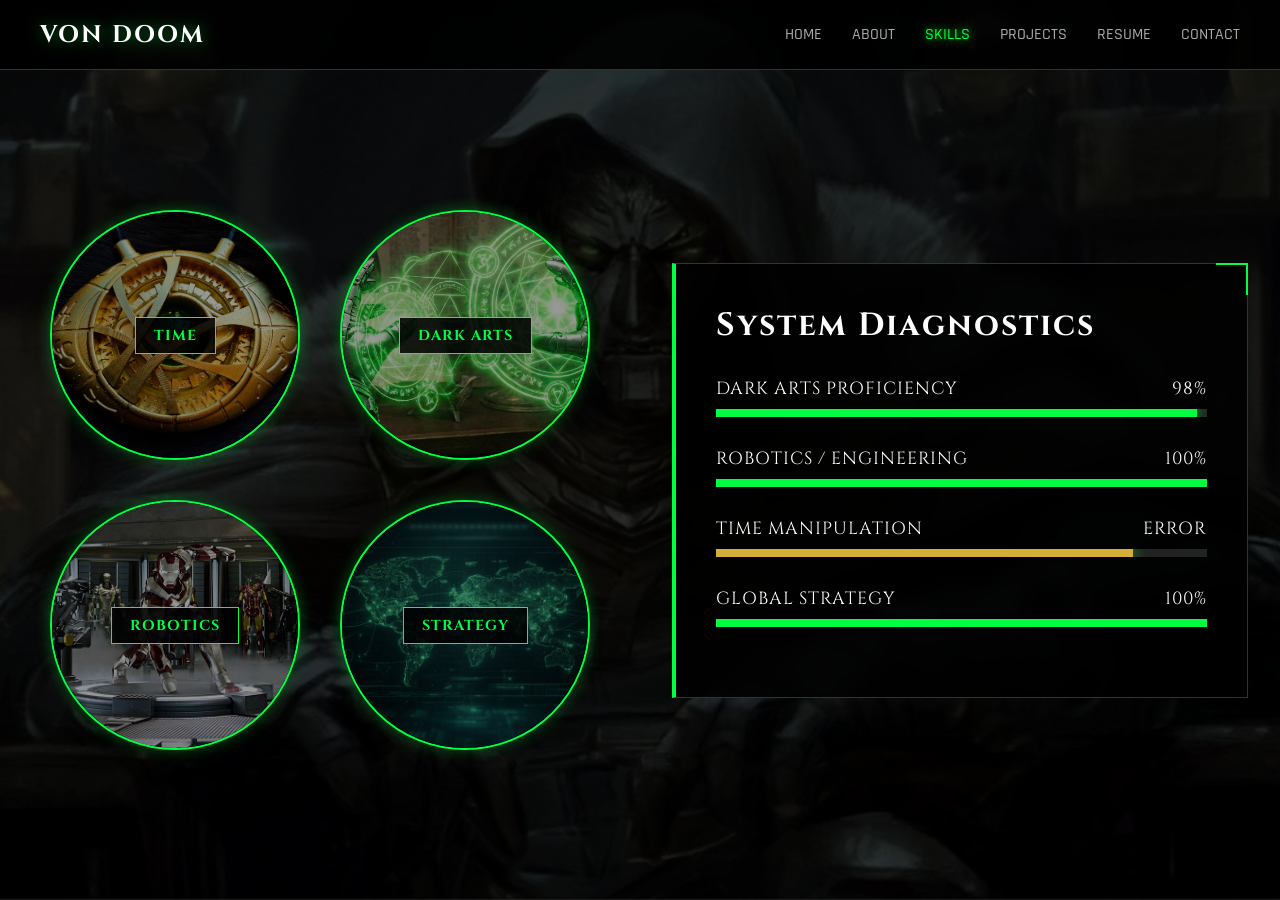
==== skills.html @ 55867f4a "Initial commit: Portfolio website files" ====
<!DOCTYPE html>
<html lang="en">
<head>
    <meta charset="UTF-8">
    <title>Dr. Doom | Capabilities</title>
    <link rel="stylesheet" href="style.css">
</head>
<body>
    <nav>
        <a href="index.html" class="brand">Von Doom</a>
        <div class="nav-links">
            <a href="index.html">Home</a>
            <a href="about.html">About</a>
            <a href="skills.html" class="active">Skills</a>
            <a href="projects.html">Projects</a>
            <a href="resume.html">Resume</a>
            <a href="contact.html">Contact</a>
        </div>
    </nav>

    <div class="hud-container">
        <div class="hud-bg" style="background-image: url('images/d.jpg');"></div>

        <div class="hud-interface">
            <div class="circle-cluster">
                <div class="circle-card" onclick="this.classList.toggle('flipped')">
                    <div class="card-inner">
                        <div class="card-front">
                            <img src="images/n.webp" alt="Time" class="card-img">
                            <span class="card-label">Time</span>
                        </div>
                        <div class="card-back">
                            <h3>Time Control</h3>
                            <p>Experimental control over temporal flow and causality.</p>
                        </div>
                    </div>
                </div>

                <div class="circle-card" onclick="this.classList.toggle('flipped')">
                    <div class="card-inner">
                        <div class="card-front">
                            <img src="images/art.jpg" alt="Magic" class="card-img">
                            <span class="card-label">Dark Arts</span>
                        </div>
                        <div class="card-back">
                            <h3>Mysticism (98%)</h3>
                            <p>Mastery of arcane sciences integrated with advanced tech.</p>
                        </div>
                    </div>
                </div>

                <div class="circle-card" onclick="this.classList.toggle('flipped')">
                    <div class="card-inner">
                        <div class="card-front">
                            <img src="images/robot.webp" alt="Robotics" class="card-img">
                            <span class="card-label">Robotics</span>
                        </div>
                        <div class="card-back">
                            <h3>Engineering</h3>
                            <p>Construction of self-evolving autonomous intelligence.</p>
                        </div>
                    </div>
                </div>

                <div class="circle-card" onclick="this.classList.toggle('flipped')">
                    <div class="card-inner">
                        <div class="card-front">
                            <img src="images/strat.png" alt="Strategy" class="card-img">
                            <span class="card-label">Strategy</span>
                        </div>
                        <div class="card-back">
                            <h3>Strategy</h3>
                            <p>Geopolitical planning via predictive modeling.</p>
                        </div>
                    </div>
                </div>
            </div>

            <div class="data-panel">
                <h2>System Diagnostics</h2>
                
                <div class="skill-row">
                    <div class="skill-header"><span>Dark Arts Proficiency</span> <span>98%</span></div>
                    <div class="progress-track"><div class="progress-bar" style="width: 98%; animation-delay: 0.2s;"></div></div>
                </div>

                <div class="skill-row">
                    <div class="skill-header"><span>Robotics / Engineering</span> <span>100%</span></div>
                    <div class="progress-track"><div class="progress-bar" style="width: 100%; animation-delay: 0.4s;"></div></div>
                </div>

                <div class="skill-row">
                    <div class="skill-header"><span>Time Manipulation</span> <span>ERROR</span></div>
                    <div class="progress-track"><div class="progress-bar" style="width: 85%; background: #d4af37; animation-delay: 0.6s;"></div></div>
                </div>

                <div class="skill-row">
                    <div class="skill-header"><span>Global Strategy</span> <span>100%</span></div>
                    <div class="progress-track"><div class="progress-bar" style="width: 100%; animation-delay: 0.8s;"></div></div>
                </div>
            </div>
        </div>
    </div>
</body>
</html>
---- style.css ----
/* =========================================
   GLOBAL IMPORTS & VARIABLES
   ========================================= */
@import url('https://fonts.googleapis.com/css2?family=Cinzel:wght@400;700&family=Rajdhani:wght@300;500;700&display=swap');

:root {
    --doom-green: #00ff41;
    --doom-dark: #050505;
    --doom-gray: #1a1a1a;
    --text-main: #ffffff;
    --font-regal: 'Cinzel', serif;       
    --font-tech: 'Rajdhani', sans-serif; 
}

/* =========================================
   GLOBAL RESET & BODY
   ========================================= */
* {
    box-sizing: border-box;
    margin: 0;
    padding: 0;
}

body {
    background-color: var(--doom-dark);
    color: var(--text-main);
    font-family: var(--font-tech);
    overflow-x: hidden;
    min-height: 100vh;
}

/* =========================================
   NAVIGATION (Shared)
   ========================================= */
nav {
    position: fixed;
    top: 0;
    width: 100%;
    height: 70px;
    display: flex;
    align-items: center;
    justify-content: space-between;
    padding: 0 40px;
    box-sizing: border-box;
    background: rgba(0,0,0,0.9);
    z-index: 1000;
    border-bottom: 1px solid #333;
    backdrop-filter: blur(5px);
}

.brand {
    color: #fff;
    text-decoration: none;
    font-weight: bold;
    font-size: 1.5rem;
    text-transform: uppercase;
    font-family: var(--font-regal);
    letter-spacing: 2px;
    text-shadow: 0 0 15px rgba(0, 255, 65, 0.5);
}

.nav-links {
    display: flex;
    gap: 30px;
}

.nav-links a {
    color: #aaa;
    text-decoration: none;
    font-size: 1rem;
    transition: color 0.3s;
    text-transform: uppercase;
    font-weight: 500;
    font-family: var(--font-tech);
}

.nav-links a:hover, .nav-links a.active {
    color: var(--doom-green);
    text-shadow: 0 0 10px var(--doom-green);
}

@media (max-width: 768px) {
    .nav-links { display: none; }
    nav { padding: 0 1rem; }
}

/* =========================================
   HOME PAGE 
   ========================================= */
.page-container {
    position: relative;
    height: 100vh;
    width: 100%;
    display: flex;
    align-items: center;
    padding-left: 10%;
}

.bg-layer {
    position: absolute;
    inset: 0;
    background-size: cover;
    background-position: center;
    opacity: 0.5;
    z-index: -1;
    filter: grayscale(30%) contrast(1.2);
}

.content-box {
    position: relative;
    z-index: 2;
    max-width: 600px;
}

.content-box h1 {
    font-family: var(--font-regal);
    font-size: 5rem;
    line-height: 0.9;
    margin: 10px 0 20px 0;
    text-transform: uppercase;
    text-shadow: 0 0 20px rgba(0,0,0,0.8);
}

.content-box p {
    font-size: 1.2rem;
    color: #ccc;
    margin-bottom: 30px;
    max-width: 500px;
}

.btn {
    display: inline-block;
    padding: 15px 30px;
    border: 1px solid var(--doom-green);
    color: var(--doom-green);
    text-decoration: none;
    text-transform: uppercase;
    font-weight: bold;
    letter-spacing: 2px;
    transition: 0.3s;
    font-family: var(--font-regal);
    background: rgba(0,0,0,0.5);
}

.btn:hover {
    background: var(--doom-green);
    color: #000;
    box-shadow: 0 0 20px var(--doom-green);
}

/* =========================================
   ABOUT PAGE 
   ========================================= */
.main-container {
    display: grid;
    grid-template-columns: 50% 50%;
    height: 100vh;
    width: 100%;
    padding-top: 70px;
    position: relative;
}

.content-side {
    padding: 4rem 4rem 8rem 6rem;
    overflow-y: auto;
    background: linear-gradient(90deg, #000 0%, #0a0a0a 100%);
    position: relative;
    z-index: 2;
    scrollbar-width: thin;
    scrollbar-color: var(--doom-green) #111;
}

.content-side::-webkit-scrollbar { width: 6px; }
.content-side::-webkit-scrollbar-track { background: #000; }
.content-side::-webkit-scrollbar-thumb { background: var(--doom-green); }

.content-side h1 {
    font-family: var(--font-regal);
    font-size: 3.5rem;
    color: var(--doom-green);
    margin-bottom: 0.5rem;
    line-height: 1;
    text-shadow: 0 0 10px rgba(0, 255, 65, 0.3);
}

.content-side h2 {
    font-family: var(--font-regal);
    font-size: 1.8rem;
    color: #fff;
    margin-top: 4rem;
    margin-bottom: 2rem;
    border-bottom: 1px solid #333;
    padding-bottom: 10px;
    display: inline-block;
}

.subtitle {
    font-size: 1.2rem;
    color: #888;
    letter-spacing: 4px;
    text-transform: uppercase;
    margin-bottom: 3rem;
    display: block;
}

.quote-box {
    border-left: 3px solid var(--doom-green);
    padding-left: 20px;
    margin: 2rem 0;
    font-style: italic;
    color: #fff;
    font-family: var(--font-regal);
    font-size: 1.2rem;
}

/* Timeline */
.timeline {
    position: relative;
    margin-left: 10px;
    padding-left: 30px;
    border-left: 2px solid rgba(0, 255, 65, 0.3);
}

.time-event {
    position: relative;
    margin-bottom: 40px;
    padding: 20px;
    background: rgba(255, 255, 255, 0.03);
    border: 1px solid rgba(255, 255, 255, 0.1);
    transition: all 0.3s ease;
}

.time-event:hover {
    transform: translateX(10px);
    background: rgba(0, 255, 65, 0.05);
    border-color: var(--doom-green);
}

.time-event::before {
    content: '';
    position: absolute;
    left: -37px;
    top: 25px;
    width: 12px;
    height: 12px;
    background: #111;
    border: 2px solid var(--doom-green);
    border-radius: 50%;
    box-shadow: 0 0 10px var(--doom-green);
    transition: 0.3s;
}

.time-event:hover::before {
    background: var(--doom-green);
    box-shadow: 0 0 20px var(--doom-green);
}

.time-year {
    font-family: var(--font-regal);
    font-size: 1.5rem;
    color: var(--doom-green);
    margin-bottom: 5px;
}

.time-title {
    font-size: 1.1rem;
    font-weight: bold;
    text-transform: uppercase;
    color: #fff;
    margin-bottom: 10px;
}

.time-desc {
    font-size: 0.95rem;
    color: #aaa;
    line-height: 1.5;
}

.image-side {
    position: relative;
    width: 100%;
    height: 100%;
    overflow: hidden;
    background-color: #000;
}

.character-layer {
    position: absolute;
    inset: 0;
    background-size: cover;
    background-position: top center;
    z-index: 1;
    mask-image: linear-gradient(to right, transparent 0%, black 20%);
    -webkit-mask-image: linear-gradient(to right, transparent 0%, black 20%);
}

@media (max-width: 900px) {
    .main-container { grid-template-columns: 1fr; display: block; overflow-y: auto;}
    .content-side { padding: 2rem; }
    .image-side { height: 40vh; min-height: 300px; }
}

/* =========================================
   PROJECTS PAGE 
   ========================================= */
.gallery-container {
    display: flex;
    width: 100vw;
    height: 100vh;
    padding-top: 70px;
    box-sizing: border-box;
}

.panel {
    position: relative;
    flex: 1;
    background-size: cover;
    background-position: center;
    background-repeat: no-repeat;
    cursor: pointer;
    transition: flex 0.8s cubic-bezier(0.25, 1, 0.5, 1), filter 0.5s ease;
    filter: grayscale(100%) brightness(0.5);
    border-right: 1px solid rgba(255, 255, 255, 0.1);
    overflow: hidden;
    display: flex;
    align-items: flex-end;
}

.panel:hover {
    flex: 10;
    filter: grayscale(0%) brightness(1);
}

.panel::before {
    content: '';
    position: absolute; inset: 0;
    background: linear-gradient(to top, rgba(0,0,0,0.95) 0%, rgba(0,0,0,0.6) 40%, transparent 100%);
    z-index: 1;
}

.panel-content {
    position: relative;
    z-index: 2;
    padding: 40px;
    width: 100%;
    opacity: 0.7;
    transition: 0.5s;
    transform: translateY(20px);
    box-sizing: border-box;
}

.panel:hover .panel-content {
    opacity: 1;
    transform: translateY(0);
}

.panel-num {
    font-family: var(--font-tech);
    color: var(--doom-green);
    font-size: 0.9rem;
    letter-spacing: 2px;
    margin-bottom: 10px;
    display: block;
}

.panel-title {
    font-family: var(--font-regal);
    font-size: 2.5rem;
    color: #fff;
    margin: 0;
    white-space: nowrap;
    transition: 0.3s;
}

.details {
    max-height: 0;
    opacity: 0;
    overflow: hidden;
    transition: all 0.8s ease 0.1s;
    width: 80%;
}

.panel:hover .details {
    max-height: 500px;
    opacity: 1;
    margin-top: 20px;
}

.source-cite {
    font-family: var(--font-tech);
    color: #888;
    font-size: 0.8rem;
    border-left: 2px solid var(--doom-green);
    padding-left: 10px;
    margin-bottom: 15px;
    display: block;
}

.safe-phrase {
    font-style: italic;
    color: var(--doom-green);
    font-size: 0.9rem;
    background: rgba(0, 255, 65, 0.05);
    padding: 10px;
    border: 1px solid rgba(0, 255, 65, 0.2);
}

@media (max-width: 768px) {
    .gallery-container { flex-direction: column; }
    .panel { width: 100%; height: auto; }
    .panel:hover { flex: 5; }
}

/* =========================================
   SKILLS PAGE 
   ========================================= */
.hud-container {
    display: flex;
    height: 100vh;
    width: 100%;
    padding-top: 60px;
    background-color: #000;
    overflow: hidden;
    position: relative;
}

.hud-bg {
    position: absolute; inset: 0;
    background-size: cover;
    background-position: center;
    opacity: 0.2;
    z-index: 0;
    pointer-events: none;
}

.hud-interface {
    display: grid;
    grid-template-columns: 1fr 1fr;
    width: 100%;
    max-width: 1600px;
    margin: 0 auto;
    z-index: 2;
    padding: 2rem;
    gap: 4rem;
    align-items: center;
}

/* Circle Cards */
.circle-cluster {
    display: flex;
    flex-wrap: wrap;
    gap: 40px;
    justify-content: center;
    perspective: 1000px;
}

.circle-card {
    width: 250px; 
    height: 250px;
    position: relative;
    cursor: pointer;
    border-radius: 50%;
}

.card-inner {
    position: relative;
    width: 100%;
    height: 100%;
    text-align: center;
    transition: transform 0.8s;
    transform-style: preserve-3d;
    border-radius: 50%;
}

.circle-card.flipped .card-inner { transform: rotateY(180deg); }

.card-front, .card-back {
    position: absolute;
    width: 100%;
    height: 100%;
    -webkit-backface-visibility: hidden;
    backface-visibility: hidden;
    border-radius: 50%;
    overflow: hidden;
    border: 2px solid var(--doom-green);
    box-shadow: 0 0 15px rgba(0, 255, 65, 0.3);
}

.card-front {
    background-color: #000;
    transform: rotateY(0deg);
    display: flex;
    align-items: center;
    justify-content: center;
}

.card-img {
    width: 100%;
    height: 100%;
    object-fit: cover;
    filter: brightness(0.6);
    transition: transform 0.5s;
}

.circle-card:hover .card-img {
    transform: scale(1.1);
    filter: brightness(0.9);
}

.card-label {
    position: absolute;
    z-index: 2;
    background: rgba(0,0,0,0.85);
    padding: 8px 18px;
    color: var(--doom-green);
    font-family: var(--font-regal);
    font-weight: bold;
    text-transform: uppercase;
    font-size: 0.9rem;
    border: 1px solid var(--doom-green);
    letter-spacing: 1px;
}

.card-back {
    background-color: #111;
    transform: rotateY(180deg);
    background-image: radial-gradient(circle, #1a2a1a 0%, #000 100%);
    display: flex;
    flex-direction: column;
    justify-content: center;
    align-items: center;
    padding: 30px;
    box-sizing: border-box;
}

.card-back h3 {
    margin: 0 0 10px 0;
    color: var(--doom-green);
    font-size: 1.2rem;
    font-family: var(--font-regal);
    text-transform: uppercase;
    border-bottom: 1px solid #333;
    padding-bottom: 5px;
}

/* Data Panel */
.data-panel {
    background: rgba(0, 0, 0, 0.85);
    border: 1px solid #333;
    border-left: 4px solid var(--doom-green);
    padding: 2.5rem;
    position: relative;
    backdrop-filter: blur(10px);
}

.data-panel::after {
    content: ''; position: absolute; top: -1px; right: -1px; width: 30px; height: 30px;
    border-top: 2px solid var(--doom-green);
    border-right: 2px solid var(--doom-green);
}

.data-panel h2 {
    font-family: var(--font-regal);
    letter-spacing: 2px;
    font-size: 2rem;
    color: #fff;
    margin-bottom: 30px;
}

.skill-row { margin-bottom: 30px; }

.skill-header {
    display: flex; justify-content: space-between;
    color: #fff; text-transform: uppercase; font-size: 1.1rem; margin-bottom: 8px;
    font-family: var(--font-regal);
    letter-spacing: 1px;
}

.progress-track {
    width: 100%; height: 8px; background: #222; position: relative; overflow: hidden;
}

.progress-bar {
    height: 100%; background: var(--doom-green); width: 0%;
    box-shadow: 0 0 15px var(--doom-green);
    animation: loadBar 2s cubic-bezier(0.1, 0.7, 1.0, 0.1) forwards;
}

@keyframes loadBar { from { width: 0%; } }

@media (max-width: 1100px) {
    .hud-interface { grid-template-columns: 1fr; gap: 3rem; overflow-y: auto; display: block; height: 100%; padding-bottom: 100px; }
    .circle-cluster { margin-bottom: 40px; }
}

/* =========================================
    RESUME PAGE
   ========================================= */
.resume-paper {
    
    background: rgba(10, 15, 10, 0.65); 
    backdrop-filter: blur(15px);
    -webkit-backdrop-filter: blur(15px); 
    max-width: 800px;
    margin: 120px auto 50px;
    padding: 4rem;
    border: 1px solid rgba(0, 255, 65, 0.2);
    border-top: 3px solid var(--doom-green); 
    box-shadow: 0 20px 50px rgba(0, 0, 0, 0.8), inset 0 0 100px rgba(0, 20, 0, 0.5);
    
    position: relative;
    z-index: 2;
}

.res-header {
    border-bottom: 2px solid var(--doom-green);
    padding-bottom: 20px;
    margin-bottom: 30px;
}

.res-header h1 {
    font-family: var(--font-regal);
    font-size: 2.5rem;
}

.res-section { margin-bottom: 30px; }

.res-title {
    font-size: 1.2rem;
    color: var(--doom-green);
    margin-bottom: 10px;
    text-transform: uppercase;
    font-weight: bold;
    font-family: var(--font-regal);
}

.job-item { margin-bottom: 20px; }
.job-role { font-size: 1.1rem; font-weight: bold; color: #fff; }
.job-date { color: #666; font-size: 0.9rem; font-family: var(--font-tech); }

/* =========================================
   CONTACT PAGE
   ========================================= */
.uplink-container {
    display: flex;
    height: 100vh;
    width: 100%;
    padding-top: 70px;
}

.uplink-visual {
    flex: 1;
    background-color: #000;
    position: relative;
    overflow: hidden;
    display: flex;
    align-items: center;
    justify-content: center;
    border-right: 1px solid #333;
}

.uplink-bg-img {
    position: absolute; inset: 0;
    background-size: cover;
    background-position: center;
    opacity: 0.4;
    filter: grayscale(100%);
}

.code-scroller {
    position: absolute;
    top: 0; left: 0;
    padding: 20px;
    color: rgba(0, 255, 65, 0.3);
    font-family: var(--font-tech);
    font-size: 0.8rem;
    line-height: 1.5;
    animation: scrollUp 20s linear infinite;
}

@keyframes scrollUp { from { transform: translateY(0); } to { transform: translateY(-50%); } }

.uplink-terminal {
    flex: 1;
    background: #080808;
    padding: 4rem;
    display: flex;
    flex-direction: column;
    justify-content: center;
    position: relative;
}

.uplink-terminal h2 {
    font-family: var(--font-regal);
    font-size: 2.5rem;
    color: #fff;
    margin-bottom: 0;
}

.cmd-group { position: relative; margin-bottom: 2rem; }

.cmd-input {
    width: 100%;
    background: transparent;
    border: none;
    border-bottom: 1px solid #333;
    color: #fff;
    padding: 10px 0;
    font-family: var(--font-tech);
    font-size: 1.1rem;
    transition: 0.3s;
}

.cmd-input:focus {
    outline: none;
    border-bottom-color: var(--doom-green);
}

.cmd-label {
    position: absolute; top: -15px; left: 0;
    font-size: 0.7rem; color: var(--doom-green);
    text-transform: uppercase; letter-spacing: 2px;
}

.submit-btn {
    background: transparent;
    border: 1px solid var(--doom-green);
    color: var(--doom-green);
    padding: 15px;
    text-transform: uppercase;
    font-weight: bold;
    letter-spacing: 3px;
    cursor: pointer;
    transition: 0.3s;
    margin-top: 1rem;
    position: relative;
    overflow: hidden;
    font-family: var(--font-regal);
}

.submit-btn:hover {
    background: var(--doom-green);
    color: #000;
    box-shadow: 0 0 30px var(--doom-green);
}

.status-light {
    width: 10px; height: 10px;
    background: var(--doom-green);
    border-radius: 50%;
    display: inline-block;
    box-shadow: 0 0 10px var(--doom-green);
    margin-right: 10px;
    animation: pulse 2s infinite;
}

@keyframes pulse { 0% { opacity: 0.4; } 50% { opacity: 1; } 100% { opacity: 0.4; } }

@media (max-width: 768px) {
    .uplink-container { flex-direction: column; height: auto; }
    .uplink-visual { height: 200px; }
    .uplink-terminal { padding: 2rem; }
}
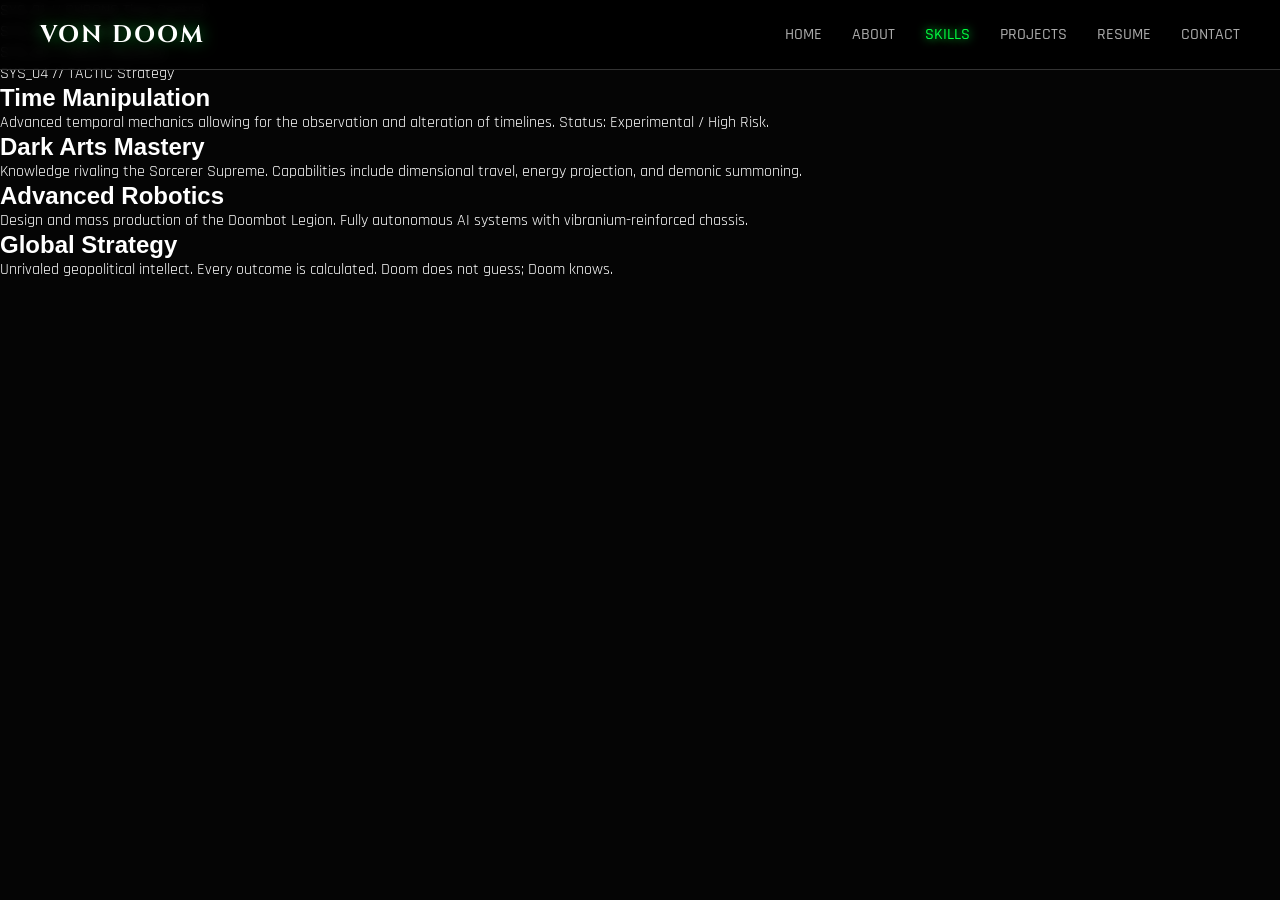
==== commit fcdbc601: "Update skills.html" ====
--- a/skills.html
+++ b/skills.html
@@ -6,6 +6,7 @@
     <link rel="stylesheet" href="style.css">
 </head>
 <body>
+
     <nav>
         <a href="index.html" class="brand">Von Doom</a>
         <div class="nav-links">
@@ -18,88 +19,101 @@
         </div>
     </nav>
 
-    <div class="hud-container">
-        <div class="hud-bg" style="background-image: url('images/d.jpg');"></div>
+    <div class="mainframe-wrapper">
+        
+        <div class="mainframe-nav">
+            <div class="nav-item active" onmouseover="activateSkill(0)">
+                <span class="nav-code">SYS_01 // CHRONO</span>
+                <span class="nav-label">Time Control</span>
+            </div>
+            <div class="nav-item" onmouseover="activateSkill(1)">
+                <span class="nav-code">SYS_02 // ARCANE</span>
+                <span class="nav-label">Dark Arts</span>
+            </div>
+            <div class="nav-item" onmouseover="activateSkill(2)">
+                <span class="nav-code">SYS_03 // MECH</span>
+                <span class="nav-label">Robotics</span>
+            </div>
+            <div class="nav-item" onmouseover="activateSkill(3)">
+                <span class="nav-code">SYS_04 // TACTIC</span>
+                <span class="nav-label">Strategy</span>
+            </div>
+        </div>
 
-        <div class="hud-interface">
-            <div class="circle-cluster">
-                <div class="circle-card" onclick="this.classList.toggle('flipped')">
-                    <div class="card-inner">
-                        <div class="card-front">
-                            <img src="images/n.webp" alt="Time" class="card-img">
-                            <span class="card-label">Time</span>
-                        </div>
-                        <div class="card-back">
-                            <h3>Time Control</h3>
-                            <p>Experimental control over temporal flow and causality.</p>
-                        </div>
-                    </div>
-                </div>
-
-                <div class="circle-card" onclick="this.classList.toggle('flipped')">
-                    <div class="card-inner">
-                        <div class="card-front">
-                            <img src="images/art.jpg" alt="Magic" class="card-img">
-                            <span class="card-label">Dark Arts</span>
-                        </div>
-                        <div class="card-back">
-                            <h3>Mysticism (98%)</h3>
-                            <p>Mastery of arcane sciences integrated with advanced tech.</p>
-                        </div>
-                    </div>
-                </div>
-
-                <div class="circle-card" onclick="this.classList.toggle('flipped')">
-                    <div class="card-inner">
-                        <div class="card-front">
-                            <img src="images/robot.webp" alt="Robotics" class="card-img">
-                            <span class="card-label">Robotics</span>
-                        </div>
-                        <div class="card-back">
-                            <h3>Engineering</h3>
-                            <p>Construction of self-evolving autonomous intelligence.</p>
-                        </div>
-                    </div>
-                </div>
-
-                <div class="circle-card" onclick="this.classList.toggle('flipped')">
-                    <div class="card-inner">
-                        <div class="card-front">
-                            <img src="images/strat.png" alt="Strategy" class="card-img">
-                            <span class="card-label">Strategy</span>
-                        </div>
-                        <div class="card-back">
-                            <h3>Strategy</h3>
-                            <p>Geopolitical planning via predictive modeling.</p>
-                        </div>
-                    </div>
+        <div class="mainframe-screen">
+            
+            <div class="skill-slide active">
+                <div class="slide-bg" style="background-image: url('images/n.webp');"></div>
+                <div class="slide-info">
+                    <h2 class="slide-title">Time Manipulation</h2>
+                    <div class="slide-stat-bar"><div class="slide-stat-fill" style="--w: 85%; background: #d4af37;"></div></div>
+                    <p class="slide-desc">
+                        Advanced temporal mechanics allowing for the observation and alteration of timelines. Status: Experimental / High Risk.
+                    </p>
                 </div>
             </div>
 
-            <div class="data-panel">
-                <h2>System Diagnostics</h2>
-                
-                <div class="skill-row">
-                    <div class="skill-header"><span>Dark Arts Proficiency</span> <span>98%</span></div>
-                    <div class="progress-track"><div class="progress-bar" style="width: 98%; animation-delay: 0.2s;"></div></div>
-                </div>
-
-                <div class="skill-row">
-                    <div class="skill-header"><span>Robotics / Engineering</span> <span>100%</span></div>
-                    <div class="progress-track"><div class="progress-bar" style="width: 100%; animation-delay: 0.4s;"></div></div>
-                </div>
-
-                <div class="skill-row">
-                    <div class="skill-header"><span>Time Manipulation</span> <span>ERROR</span></div>
-                    <div class="progress-track"><div class="progress-bar" style="width: 85%; background: #d4af37; animation-delay: 0.6s;"></div></div>
-                </div>
-
-                <div class="skill-row">
-                    <div class="skill-header"><span>Global Strategy</span> <span>100%</span></div>
-                    <div class="progress-track"><div class="progress-bar" style="width: 100%; animation-delay: 0.8s;"></div></div>
+            <div class="skill-slide">
+                <div class="slide-bg" style="background-image: url('images/art.jpg');"></div>
+                <div class="slide-info">
+                    <h2 class="slide-title">Dark Arts Mastery</h2>
+                    <div class="slide-stat-bar"><div class="slide-stat-fill" style="--w: 98%;"></div></div>
+                    <p class="slide-desc">
+                        Knowledge rivaling the Sorcerer Supreme. Capabilities include dimensional travel, energy projection, and demonic summoning.
+                    </p>
                 </div>
             </div>
+
+            <div class="skill-slide">
+                <div class="slide-bg" style="background-image: url('images/robot.webp');"></div>
+                <div class="slide-info">
+                    <h2 class="slide-title">Advanced Robotics</h2>
+                    <div class="slide-stat-bar"><div class="slide-stat-fill" style="--w: 100%;"></div></div>
+                    <p class="slide-desc">
+                        Design and mass production of the Doombot Legion. Fully autonomous AI systems with vibranium-reinforced chassis.
+                    </p>
+                </div>
+            </div>
+
+            <div class="skill-slide">
+                <div class="slide-bg" style="background-image: url('images/strat.png');"></div>
+                <div class="slide-info">
+                    <h2 class="slide-title">Global Strategy</h2>
+                    <div class="slide-stat-bar"><div class="slide-stat-fill" style="--w: 100%;"></div></div>
+                    <p class="slide-desc">
+                        Unrivaled geopolitical intellect. Every outcome is calculated. Doom does not guess; Doom knows.
+                    </p>
+                </div>
+            </div>
+
         </div>
     </div>
+
+    <script>
+        function activateSkill(index) {
+            
+            const items = document.querySelectorAll('.nav-item');
+            const slides = document.querySelectorAll('.skill-slide');
+
+           
+            items.forEach(el => el.classList.remove('active'));
+            slides.forEach(el => el.classList.remove('active'));
+
+            
+            items[index].classList.add('active');
+            slides[index].classList.add('active');
+        }
+        
+      
+        document.addEventListener('mousemove', function(e) {
+            const particle = document.createElement('div');
+            particle.classList.add('cursor-particle');
+            particle.style.left = e.clientX + 'px';
+            particle.style.top = e.clientY + 'px';
+            document.body.appendChild(particle);
+            setTimeout(() => { particle.remove(); }, 1000);
+        });
+    </script>
+
 </body>
-</html>+</html>
